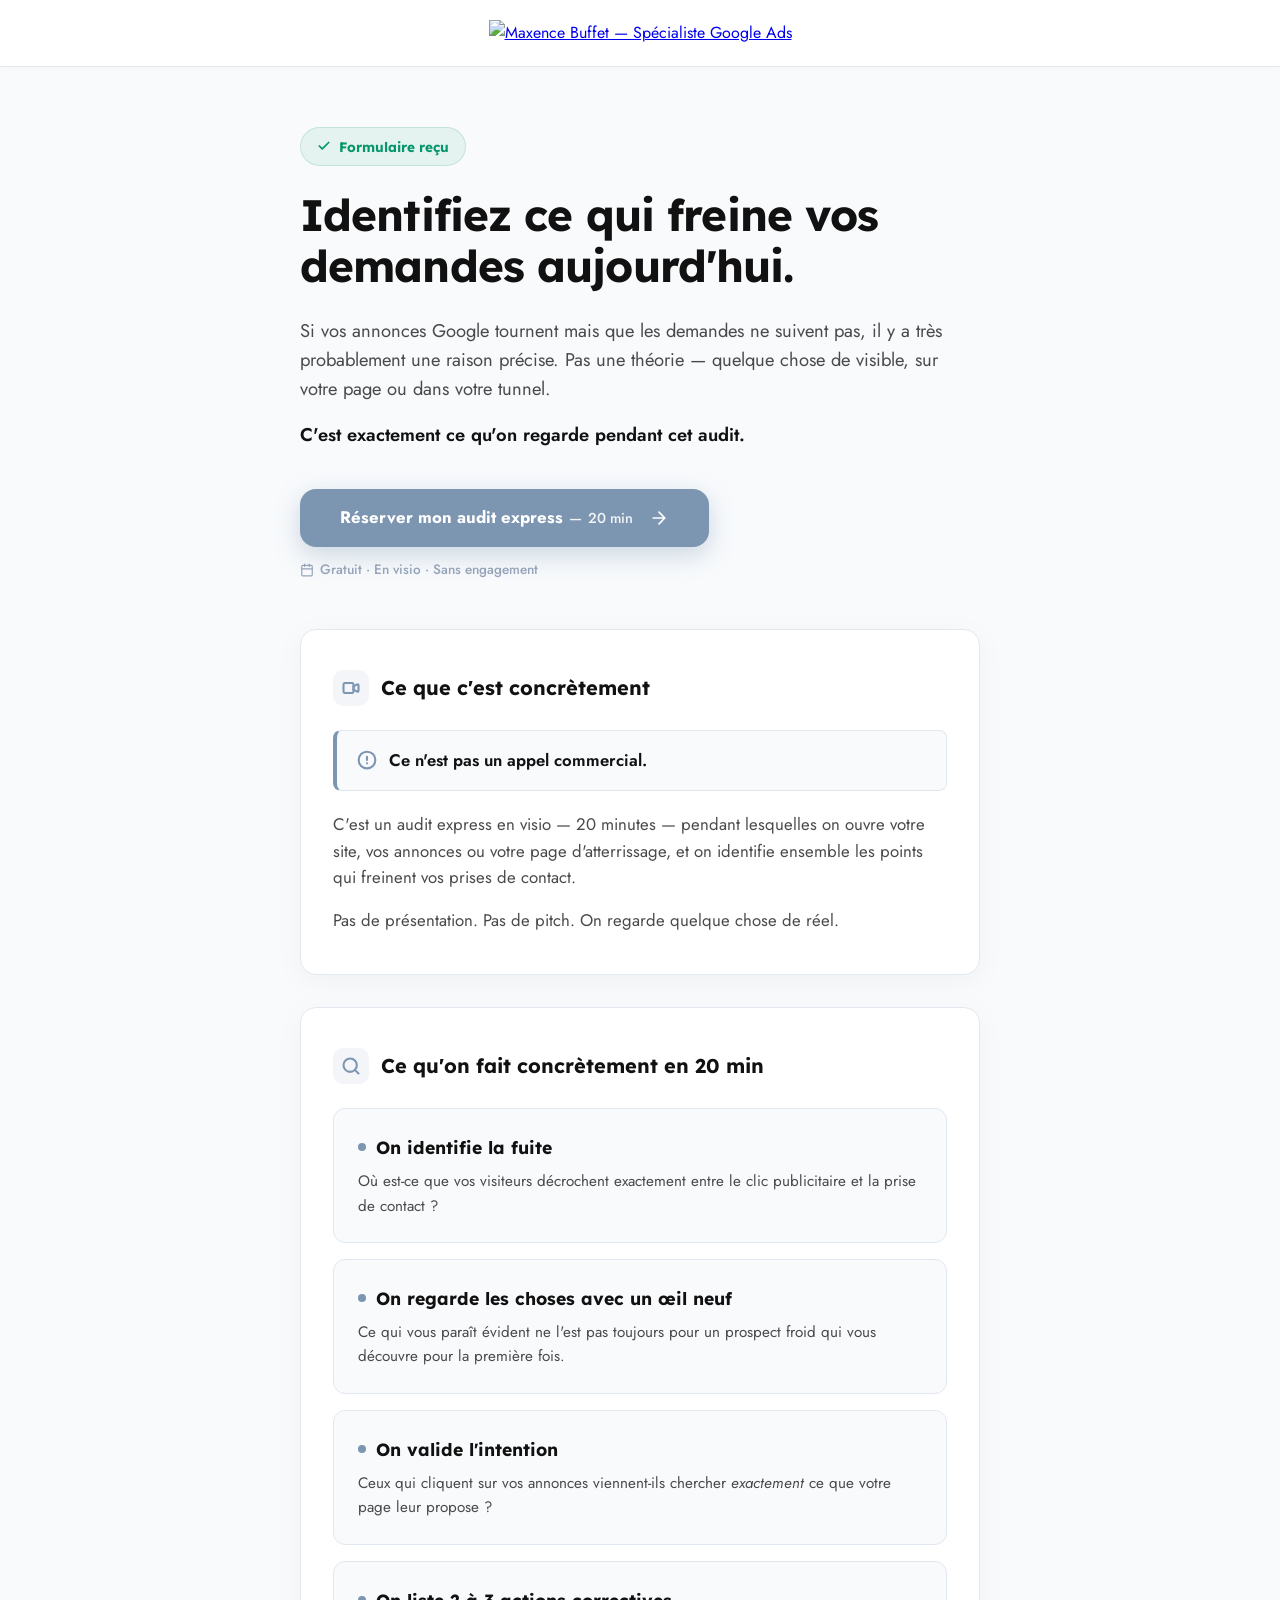
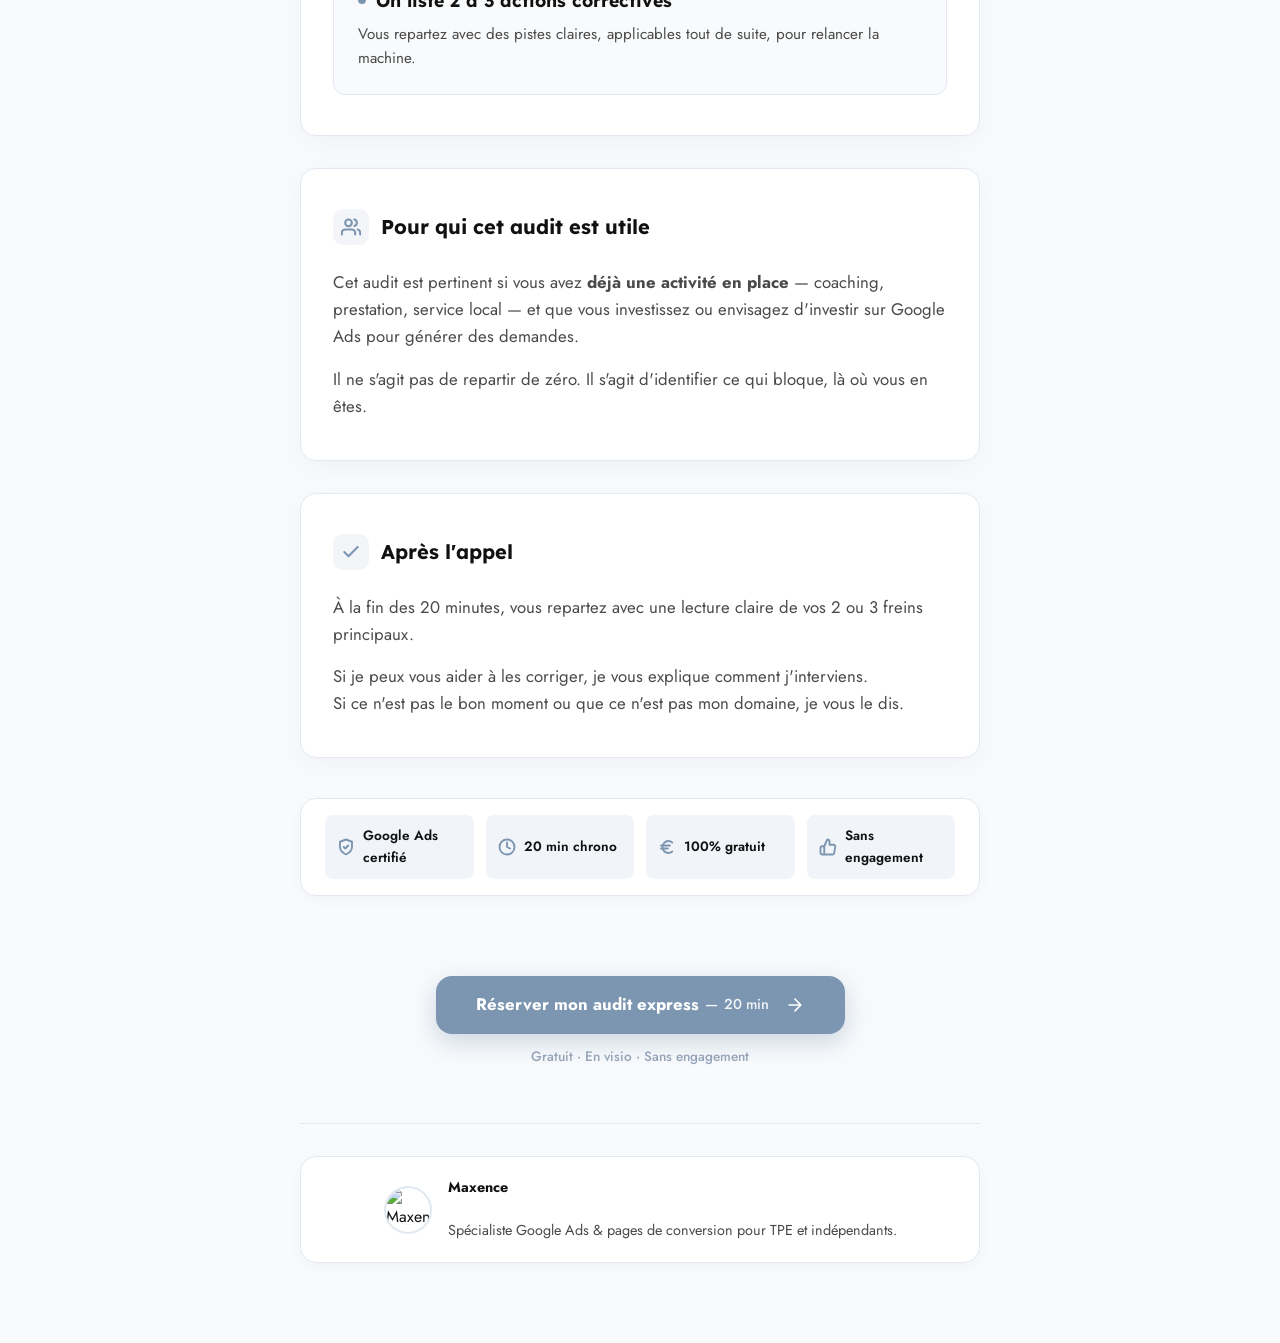
==== audit/index.html @ 3c2f654d "chore: move audit file into audit directory for clean URL routing" ====
<!DOCTYPE html>
<html lang="fr">

<head>
    <!-- Google Tag Manager -->
    <script>(function(w,d,s,l,i){w[l]=w[l]||[];w[l].push({'gtm.start':
    new Date().getTime(),event:'gtm.js'});var f=d.getElementsByTagName(s)[0],
    j=d.createElement(s),dl=l!='dataLayer'?'&l='+l:'';j.async=true;j.src=
    'https://www.googletagmanager.com/gtm.js?id='+i+dl;f.parentNode.insertBefore(j,f);
    })(window,document,'script','dataLayer','GTM-TQXKWZW6');</script>
    <!-- End Google Tag Manager -->
    <meta charset="UTF-8">
    <meta name="viewport" content="width=device-width, initial-scale=1.0">
    <title>Audit Express Google Ads — Maxence Buffet</title>
    <meta name="description" content="Réservez un audit express de 20 minutes en visio. Identifiez ce qui freine vos conversions Google Ads. Gratuit, sans engagement.">
    <link rel="preconnect" href="https://fonts.googleapis.com">
    <link rel="preconnect" href="https://fonts.gstatic.com" crossorigin>
    <link href="https://fonts.googleapis.com/css2?family=Jost:wght@400;500;600;700&family=Lexend+Deca:wght@400;500;600;700;800&display=swap" rel="stylesheet">
    <style>
        /* ========== RESET & VARIABLES ========== */
        :root {
            --primary-blue: #b0bcd4;
            --primary-blue-light: rgba(176, 188, 212, 0.15);
            --accent-blue-vibrant: #7c95b1;
            --accent-blue-dark: #5a738f;
            --brand-cta-light: #B6C4DD;
            --brand-cta-hover: #c8d4e8;
            --text-main: #111111;
            --text-soft: #4a4a4a;
            --text-muted: #94a3b8;
            --bg-page: #f8fafc; /* Rendu légèrement gris pour faire ressortir les cartes blanches */
            --bg-card: #ffffff; /* Cartes vraiment blanches pour le contraste */
            --border-color: #e2e8f0;
            --neutral-bg: #f1f5f9; /* Plus distinct pour les sous-cartes */
            --radius-card: 16px;
            --font-heading: 'Lexend Deca', sans-serif;
            --font-body: 'Jost', sans-serif;
        }

        * { margin: 0; padding: 0; box-sizing: border-box; }
        html { scroll-behavior: smooth; }

        body {
            font-family: var(--font-body);
            color: var(--text-main);
            background-color: var(--bg-page);
            line-height: 1.6;
            overflow-x: hidden;
            -webkit-font-smoothing: antialiased;
        }

        h1, h2, h3, h4, h5, h6 {
            font-family: var(--font-heading);
        }

        /* ========== LOGO HEADER ========== */
        .audit-header {
            padding: 20px 24px;
            display: flex;
            align-items: center;
            justify-content: center;
            background-color: #ffffff;
            border-bottom: 1px solid var(--border-color);
            box-shadow: 0 2px 10px rgba(0,0,0,0.02);
        }

        .audit-header img {
            height: 52px; /* Logo agrandi d'environ +30% */
            object-fit: contain;
        }

        /* ========== PAGE LAYOUT ========== */
        .audit-page {
            padding: 40px 20px 120px 20px; /* padding footer pour le CTA fixe */
        }

        .audit-container {
            max-width: 680px;
            width: 100%;
            margin: 0 auto;
        }

        /* ========== BADGE ========== */
        .audit-badge {
            display: inline-flex;
            align-items: center;
            gap: 8px;
            font-family: var(--font-heading);
            font-size: 0.85rem;
            font-weight: 700;
            color: #059669;
            background-color: rgba(5, 150, 105, 0.08);
            padding: 8px 16px;
            border-radius: 100px;
            margin-bottom: 24px;
            animation: fadeUp 0.5s ease forwards;
            border: 1px solid rgba(5, 150, 105, 0.15);
        }

        .audit-badge svg {
            flex-shrink: 0;
        }

        /* ========== TITLE ========== */
        .audit-title {
            font-size: clamp(1.8rem, 5vw, 2.75rem);
            font-weight: 700;
            line-height: 1.15;
            margin-bottom: 24px;
            letter-spacing: -0.02em;
            color: var(--text-main);
            animation: fadeUp 0.5s 0.05s ease both;
        }

        /* ========== SUBTITLE ========== */
        .audit-subtitle {
            font-size: clamp(1.05rem, 2.5vw, 1.15rem);
            color: var(--text-soft);
            margin-bottom: 40px;
            line-height: 1.6;
            animation: fadeUp 0.5s 0.1s ease both;
        }

        .audit-subtitle p {
            margin-bottom: 16px;
        }

        .audit-subtitle p:last-child {
            margin-bottom: 0;
            font-weight: 600;
            color: var(--text-main);
        }

        /* ========== CTA ELEMENTS ========== */
        .audit-cta-inline {
            margin-bottom: 48px;
            animation: fadeUp 0.5s 0.15s ease both;
        }

        .btn-cta-main {
            display: flex;
            align-items: center;
            justify-content: center;
            gap: 16px;
            width: 100%;
            padding: 16px 20px;
            background-color: var(--accent-blue-vibrant);
            color: #ffffff;
            font-family: var(--font-body);
            font-weight: 700;
            border: none;
            border-radius: var(--radius-card);
            text-decoration: none;
            cursor: pointer;
            transition: all 0.3s cubic-bezier(0.4, 0, 0.2, 1);
            box-shadow: 0 8px 24px rgba(124, 149, 177, 0.35);
        }

        .btn-cta-main:hover {
            background-color: var(--accent-blue-dark);
            transform: translateY(-2px);
            box-shadow: 0 12px 32px rgba(124, 149, 177, 0.45);
        }

        /* Flex wrap CTA Text to avoid clumsy line breaks on small devices */
        .cta-txt {
            display: flex;
            flex-direction: column;
            align-items: center; /* En mobile, toujours centré */
            line-height: 1.3;
        }

        .cta-txt .main-txt {
            font-size: 1.05rem;
            white-space: nowrap;
        }

        .cta-txt .sub-txt {
            font-size: 0.9rem;
            opacity: 0.9;
            font-weight: 500;
            white-space: nowrap;
        }

        .btn-cta-main svg {
            flex-shrink: 0;
            transition: transform 0.3s ease;
        }

        .btn-cta-main:hover svg {
            transform: translateX(4px);
        }

        .cta-sub-text {
            text-align: center;
            font-size: 0.85rem;
            color: var(--text-muted);
            margin-top: 12px;
            font-weight: 500;
            display: flex;
            align-items: center;
            justify-content: center;
            gap: 6px;
        }

        /* ========== CONTENT SECTIONS & CONTRAST ========== */
        .audit-section {
            background: var(--bg-card); /* Vraiment blanc */
            border: 1px solid var(--border-color);
            border-radius: var(--radius-card);
            padding: clamp(28px, 5vw, 40px) clamp(20px, 4vw, 32px);
            margin-bottom: 32px;
            box-shadow: 0 6px 30px rgba(0, 0, 0, 0.04); /* Ombre douce permanente */
            transition: all 0.3s ease;
        }

        .audit-section:hover {
            border-color: var(--accent-blue-vibrant);
            box-shadow: 0 10px 40px rgba(124, 149, 177, 0.15);
        }

        .audit-section h3 {
            font-size: 1.25rem;
            font-weight: 700;
            margin-bottom: 24px;
            color: var(--text-main);
            display: flex;
            align-items: center;
            gap: 12px;
            line-height: 1.3;
        }

        .section-icon {
            width: 36px;
            height: 36px;
            border-radius: 10px;
            display: flex;
            align-items: center;
            justify-content: center;
            flex-shrink: 0;
            background: var(--primary-blue-light);
            color: var(--accent-blue-vibrant);
        }

        .audit-section p {
            color: var(--text-soft);
            margin-bottom: 16px;
            line-height: 1.6;
            font-size: 1.05rem;
        }

        .audit-section p:last-child {
            margin-bottom: 0;
        }

        /* Un bloc visible pour casser la densité */
        .alert-box {
            background-color: var(--bg-page);
            border: 1px solid var(--border-color);
            border-left: 4px solid var(--accent-blue-vibrant);
            padding: 16px 20px;
            border-radius: 8px;
            margin-bottom: 20px;
            color: var(--text-main);
            font-weight: 600;
            font-size: 1.05rem;
            display: flex;
            align-items: center;
            gap: 12px;
        }

        .alert-box svg {
            color: var(--accent-blue-vibrant);
            flex-shrink: 0;
        }

        /* ========== AUDIT ANALYSIS LIST ========== */
        .audit-list {
            list-style: none;
            padding: 0;
            display: flex;
            flex-direction: column;
            gap: 16px; /* Plus d'espace entre les éléments */
        }

        .audit-list li {
            background-color: var(--bg-page); /* Gris très léger pour contraster dans le conteneur blanc */
            padding: 24px;
            border-radius: 12px;
            border: 1px solid var(--border-color);
            transition: all 0.2s ease;
        }

        .audit-list li:hover {
            border-color: var(--primary-blue);
            background-color: #ffffff;
        }

        .audit-list h4 {
            font-family: var(--font-heading);
            font-size: 1.1rem;
            font-weight: 700;
            color: var(--text-main);
            margin-bottom: 8px;
            display: flex;
            align-items: center;
            gap: 10px;
        }

        .audit-list h4::before {
            content: '';
            display: block;
            width: 8px;
            height: 8px;
            border-radius: 50%;
            background-color: var(--accent-blue-vibrant);
            flex-shrink: 0;
        }

        .audit-list p {
            color: var(--text-soft);
            margin: 0;
            font-size: 0.95rem;
            line-height: 1.6;
        }

        /* ========== TRUST STRIP ========== */
        .trust-strip {
            margin: 40px 0;
            padding: 24px;
            background: #ffffff;
            border-radius: var(--radius-card);
            border: 1px solid var(--border-color);
            box-shadow: 0 4px 16px rgba(0,0,0,0.03);
            display: grid;
            grid-template-columns: 1fr 1fr;
            gap: 16px 12px; /* Espacement ajusté vertical/horizontal en mobile */
        }

        .trust-item {
            display: flex;
            align-items: center;
            gap: 8px;
            font-size: 0.85rem;
            color: var(--text-main);
            font-weight: 600;
            background: var(--neutral-bg);
            padding: 10px 12px;
            border-radius: 8px;
        }

        .trust-item svg {
            flex-shrink: 0;
            color: var(--accent-blue-vibrant);
        }

        /* ========== BOTTOM CTA BOX ========== */
        .audit-cta-bottom {
            text-align: center;
            padding: 40px 0;
            margin-top: 16px;
        }

        .audit-cta-bottom .btn-cta-main {
            max-width: 420px;
            margin: 0 auto;
        }

        /* ========== SIGNATURE / FOOTER ========== */
        .audit-footer {
            padding-top: 32px;
            border-top: 1px solid var(--border-color);
            margin-top: 16px;
        }

        .audit-footer-inner {
            display: flex;
            align-items: center;
            justify-content: center;
            gap: 16px;
            padding: 20px;
            background: #ffffff;
            border-radius: var(--radius-card);
            box-shadow: 0 4px 16px rgba(0,0,0,0.03);
            border: 1px solid var(--border-color);
        }

        .audit-footer img {
            width: 48px;
            height: 48px;
            border-radius: 50%;
            object-fit: cover;
            border: 2px solid var(--border-color);
            flex-shrink: 0;
        }

        .audit-footer p {
            color: var(--text-soft);
            font-size: 0.9rem;
            line-height: 1.5;
            text-align: left;
            margin: 0;
        }

        .audit-footer strong {
            color: var(--text-main);
            display: block;
        }

        /* ========== STICKY CTA (MOBILE) ========== */
        .sticky-cta {
            display: none;
        }

        @media (max-width: 768px) {
            .sticky-cta {
                position: fixed;
                bottom: 0;
                left: 0;
                right: 0;
                z-index: 999;
                display: block;
                padding: 16px 20px;
                background: rgba(255, 255, 255, 0.95);
                backdrop-filter: blur(12px);
                -webkit-backdrop-filter: blur(12px);
                border-top: 1px solid var(--border-color);
                box-shadow: 0 -4px 20px rgba(0, 0, 0, 0.08);
            }

            .sticky-cta .btn-cta-main {
                padding: 16px;
                gap: 12px;
            }
            .sticky-cta .cta-txt {
                flex-direction: row;
                gap: 8px;
                align-items: center;
            }
        }

        @media (max-width: 400px) {
            /* Très petits écrans: le texte sub est ramené en dessous pour éviter d'écraser */
            .sticky-cta .cta-txt {
                flex-direction: column;
                gap: 2px;
                align-items: center;
            }
        }

        /* ========== ANIMATIONS ========== */
        @keyframes fadeUp {
            from { opacity: 0; transform: translateY(16px); }
            to { opacity: 1; transform: translateY(0); }
        }

        .fade-in {
            opacity: 0;
            transform: translateY(16px);
            transition: all 0.5s ease;
        }

        .fade-in.visible {
            opacity: 1;
            transform: translateY(0);
        }

        /* ========== RESPONSIVE TWEAKS FOR DESKTOP ========== */
        @media (min-width: 600px) {
            .audit-page {
                padding: 60px 24px 80px;
            }

            .btn-cta-main {
                width: auto;
                padding: 18px 40px;
                display: inline-flex;
            }

            .cta-txt {
                flex-direction: row;
                align-items: center;
                gap: 6px;
            }

            .cta-txt .sub-txt::before {
                content: "—";
                margin-right: 6px;
                display: inline-block;
            }
            .cta-txt .sub-txt {
                margin-top: 0;
            }

            .audit-cta-inline {
                display: flex;
                flex-direction: column;
                align-items: flex-start; /* Aligné à gauche sur grand écran */
            }

            .trust-strip {
                grid-template-columns: 1fr 1fr 1fr 1fr;
                padding: 16px 24px;
            }
        }
    </style>
</head>

<body>
    <!-- Google Tag Manager (noscript) -->
    <noscript><iframe src="https://www.googletagmanager.com/ns.html?id=GTM-TQXKWZW6"
    height="0" width="0" style="display:none;visibility:hidden"></iframe></noscript>

    <!-- Logo Header -->
    <header class="audit-header">
        <a href="/">
            <img src="assets/logo-maxence.png" alt="Maxence Buffet — Spécialiste Google Ads">
        </a>
    </header>

    <main class="audit-page">
        <div class="audit-container">

            <!-- Badge -->
            <div class="audit-badge">
                <svg width="14" height="14" viewBox="0 0 24 24" fill="none" stroke="currentColor" stroke-width="3" stroke-linecap="round" stroke-linejoin="round"><polyline points="20 6 9 17 4 12"></polyline></svg>
                Formulaire reçu
            </div>

            <!-- Title -->
            <h1 class="audit-title">Identifiez ce qui freine vos demandes aujourd'hui.</h1>

            <!-- Subtitle -->
            <div class="audit-subtitle">
                <p>Si vos annonces Google tournent mais que les demandes ne suivent pas, il y a très probablement une raison précise. Pas une théorie — quelque chose de visible, sur votre page ou dans votre tunnel.</p>
                <p>C'est exactement ce qu'on regarde pendant cet audit.</p>
            </div>

            <!-- Primary CTA (inline) -->
            <div class="audit-cta-inline">
                <a href="https://tidycal.com/maxencebft/audit-express" target="_blank" class="btn-cta-main" id="cta-top">
                    <span class="cta-txt">
                        <span class="main-txt">Réserver mon audit express</span>
                        <span class="sub-txt">20 min</span>
                    </span>
                    <svg width="20" height="20" viewBox="0 0 24 24" fill="none" stroke="currentColor" stroke-width="2"><path d="M5 12h14M12 5l7 7-7 7" stroke-linecap="round" stroke-linejoin="round"/></svg>
                </a>
                <div class="cta-sub-text">
                    <svg width="14" height="14" viewBox="0 0 24 24" fill="none" stroke="currentColor" stroke-width="2"><rect x="3" y="4" width="18" height="18" rx="2" ry="2" stroke-linecap="round" stroke-linejoin="round"/><line x1="16" y1="2" x2="16" y2="6" stroke-linecap="round" stroke-linejoin="round"/><line x1="8" y1="2" x2="8" y2="6" stroke-linecap="round" stroke-linejoin="round"/><line x1="3" y1="10" x2="21" y2="10" stroke-linecap="round" stroke-linejoin="round"/></svg>
                    Gratuit · En visio · Sans engagement
                </div>
            </div>

            <!-- Section: Ce que c'est concrètement -->
            <div class="audit-section fade-in">
                <h3>
                    <span class="section-icon">
                        <svg width="20" height="20" viewBox="0 0 24 24" fill="none" stroke="currentColor" stroke-width="2.5" stroke-linecap="round" stroke-linejoin="round"><path d="M15 10l4.553-2.276A1 1 0 0121 8.618v6.764a1 1 0 01-1.447.894L15 14v-4z"/><rect x="3" y="6" width="12" height="12" rx="2" ry="2"/></svg>
                    </span>
                    Ce que c'est concrètement
                </h3>
                
                <div class="alert-box">
                    <svg width="20" height="20" viewBox="0 0 24 24" fill="none" stroke="currentColor" stroke-width="2.5" stroke-linecap="round" stroke-linejoin="round"><circle cx="12" cy="12" r="10"/><line x1="12" y1="8" x2="12" y2="12"/><line x1="12" y1="16" x2="12.01" y2="16"/></svg>
                    Ce n'est pas un appel commercial.
                </div>
                
                <p>C'est un audit express en visio — 20 minutes — pendant lesquelles on ouvre votre site, vos annonces ou votre page d'atterrissage, et on identifie ensemble les points qui freinent vos prises de contact.</p>
                <p>Pas de présentation. Pas de pitch. On regarde quelque chose de réel.</p>
            </div>

            <!-- Section: Ce qu'on fait -->
            <div class="audit-section fade-in">
                <h3>
                    <span class="section-icon">
                        <svg width="20" height="20" viewBox="0 0 24 24" fill="none" stroke="currentColor" stroke-width="2.5" stroke-linecap="round" stroke-linejoin="round"><circle cx="11" cy="11" r="8"/><line x1="21" y1="21" x2="16.65" y2="16.65"/></svg>
                    </span>
                    Ce qu'on fait concrètement en 20 min
                </h3>
                <ul class="audit-list">
                    <li>
                        <h4>On identifie la fuite</h4>
                        <p>Où est-ce que vos visiteurs décrochent exactement entre le clic publicitaire et la prise de contact ?</p>
                    </li>
                    <li>
                        <h4>On regarde les choses avec un œil neuf</h4>
                        <p>Ce qui vous paraît évident ne l'est pas toujours pour un prospect froid qui vous découvre pour la première fois.</p>
                    </li>
                    <li>
                        <h4>On valide l'intention</h4>
                        <p>Ceux qui cliquent sur vos annonces viennent-ils chercher <em>exactement</em> ce que votre page leur propose ?</p>
                    </li>
                    <li>
                        <h4>On liste 2 à 3 actions correctives</h4>
                        <p>Vous repartez avec des pistes claires, applicables tout de suite, pour relancer la machine.</p>
                    </li>
                </ul>
            </div>

            <!-- Section: Pour qui -->
            <div class="audit-section fade-in">
                <h3>
                    <span class="section-icon">
                        <svg width="20" height="20" viewBox="0 0 24 24" fill="none" stroke="currentColor" stroke-width="2.5" stroke-linecap="round" stroke-linejoin="round"><path d="M17 21v-2a4 4 0 00-4-4H5a4 4 0 00-4 4v2"/><circle cx="9" cy="7" r="4"/><path d="M23 21v-2a4 4 0 00-3-3.87"/><path d="M16 3.13a4 4 0 010 7.75"/></svg>
                    </span>
                    Pour qui cet audit est utile
                </h3>
                <p>Cet audit est pertinent si vous avez <strong>déjà une activité en place</strong> — coaching, prestation, service local — et que vous investissez ou envisagez d'investir sur Google Ads pour générer des demandes.</p>
                <p>Il ne s'agit pas de repartir de zéro. Il s'agit d'identifier ce qui bloque, là où vous en êtes.</p>
            </div>

            <!-- Section: Après l'appel -->
            <div class="audit-section fade-in">
                <h3>
                    <span class="section-icon">
                        <svg width="20" height="20" viewBox="0 0 24 24" fill="none" stroke="currentColor" stroke-width="2.5" stroke-linecap="round" stroke-linejoin="round"><polyline points="20 6 9 17 4 12"/></svg>
                    </span>
                    Après l'appel
                </h3>
                <p>À la fin des 20 minutes, vous repartez avec une lecture claire de vos 2 ou 3 freins principaux.</p>
                <p>Si je peux vous aider à les corriger, je vous explique comment j'interviens.<br>Si ce n'est pas le bon moment ou que ce n'est pas mon domaine, je vous le dis.</p>
            </div>

            <!-- Trust Strip -->
            <div class="trust-strip fade-in">
                <div class="trust-item">
                    <svg width="18" height="18" viewBox="0 0 24 24" fill="none" stroke="currentColor" stroke-width="2.5" stroke-linecap="round" stroke-linejoin="round"><path d="M12 22s8-4 8-10V5l-8-3-8 3v7c0 6 8 10 8 10z"/><polyline points="9 12 11 14 15 10"/></svg>
                    Google Ads certifié
                </div>
                <div class="trust-item">
                    <svg width="18" height="18" viewBox="0 0 24 24" fill="none" stroke="currentColor" stroke-width="2.5" stroke-linecap="round" stroke-linejoin="round"><circle cx="12" cy="12" r="10"/><polyline points="12 6 12 12 16 14"/></svg>
                    20 min chrono
                </div>
                <div class="trust-item">
                    <!-- Euro Icon -->
                    <svg width="18" height="18" viewBox="0 0 24 24" fill="none" stroke="currentColor" stroke-width="2.5" stroke-linecap="round" stroke-linejoin="round"><path d="M4 10h12"/><path d="M4 14h9"/><path d="M19 6a7.7 7.7 0 0 0-5.2-2A7.9 7.9 0 0 0 6 12c0 4.4 3.5 8 7.8 8 2 0 3.8-.8 5.2-2"/></svg>
                    100% gratuit
                </div>
                <div class="trust-item">
                    <svg width="18" height="18" viewBox="0 0 24 24" fill="none" stroke="currentColor" stroke-width="2.5" stroke-linecap="round" stroke-linejoin="round"><path d="M14 9V5a3 3 0 0 0-3-3l-4 9v11h11.28a2 2 0 0 0 2-1.7l1.38-9a2 2 0 0 0-2-2.3zM7 22H4a2 2 0 0 1-2-2v-7a2 2 0 0 1 2-2h3"/></svg>
                    Sans engagement
                </div>
            </div>

            <!-- Bottom CTA -->
            <div class="audit-cta-bottom fade-in">
                <a href="https://tidycal.com/maxencebft/audit-express" target="_blank" class="btn-cta-main" id="cta-bottom">
                    <span class="cta-txt">
                        <span class="main-txt">Réserver mon audit express</span>
                        <span class="sub-txt">20 min</span>
                    </span>
                    <svg width="20" height="20" viewBox="0 0 24 24" fill="none" stroke="currentColor" stroke-width="2"><path d="M5 12h14M12 5l7 7-7 7" stroke-linecap="round" stroke-linejoin="round"/></svg>
                </a>
                <div class="cta-sub-text" style="margin-top: 12px;">
                    Gratuit · En visio · Sans engagement
                </div>
            </div>

            <!-- Signature -->
            <div class="audit-footer fade-in">
                <div class="audit-footer-inner">
                    <img src="assets/hero-maxence.png" alt="Maxence Buffet">
                    <p><strong>Maxence</strong><br>Spécialiste Google Ads &amp; pages de conversion pour TPE et indépendants.</p>
                </div>
            </div>
        </div>
    </main>

    <!-- Sticky CTA Mobile -->
    <div class="sticky-cta" id="sticky-cta">
        <a href="https://tidycal.com/maxencebft/audit-express" target="_blank" class="btn-cta-main">
            <span class="cta-txt">
                <span class="main-txt">Réserver mon audit</span>
                <span class="sub-txt">20 min</span>
            </span>
            <svg width="20" height="20" viewBox="0 0 24 24" fill="none" stroke="currentColor" stroke-width="2.5"><path d="M5 12h14M12 5l7 7-7 7" stroke-linecap="round" stroke-linejoin="round"/></svg>
        </a>
    </div>

    <script>
        // Scroll reveal for sections
        const observer = new IntersectionObserver((entries) => {
            entries.forEach(entry => {
                if (entry.isIntersecting) {
                    entry.target.classList.add('visible');
                }
            });
        }, { threshold: 0.1 });

        document.querySelectorAll('.fade-in').forEach(el => observer.observe(el));

        // Show sticky CTA after scrolling past the inline CTA and hide it when reaching the bottom CTA
        const ctaTop = document.getElementById('cta-top');
        const ctaBottom = document.getElementById('cta-bottom');
        const stickyCta = document.getElementById('sticky-cta');

        if (ctaTop && ctaBottom && stickyCta) {
            let isTopVisible = true;
            let isBottomVisible = false;

            const updateStickyVisibility = () => {
                if (!isTopVisible && !isBottomVisible) {
                    stickyCta.style.transform = 'translateY(0)';
                    stickyCta.style.opacity = '1';
                } else {
                    stickyCta.style.transform = 'translateY(100%)';
                    stickyCta.style.opacity = '0';
                }
            };

            const stickyObserver = new IntersectionObserver((entries) => {
                entries.forEach(entry => {
                    if (entry.target.id === 'cta-top') {
                        isTopVisible = entry.isIntersecting;
                    } else if (entry.target.id === 'cta-bottom') {
                        isBottomVisible = entry.isIntersecting;
                    }
                });
                updateStickyVisibility();
            }, { threshold: 0 });

            stickyObserver.observe(ctaTop);
            stickyObserver.observe(ctaBottom);

            // Initialize hidden
            stickyCta.style.transform = 'translateY(100%)';
            stickyCta.style.opacity = '0';
            stickyCta.style.transition = 'all 0.3s ease';
        }
    </script>
</body>

</html>
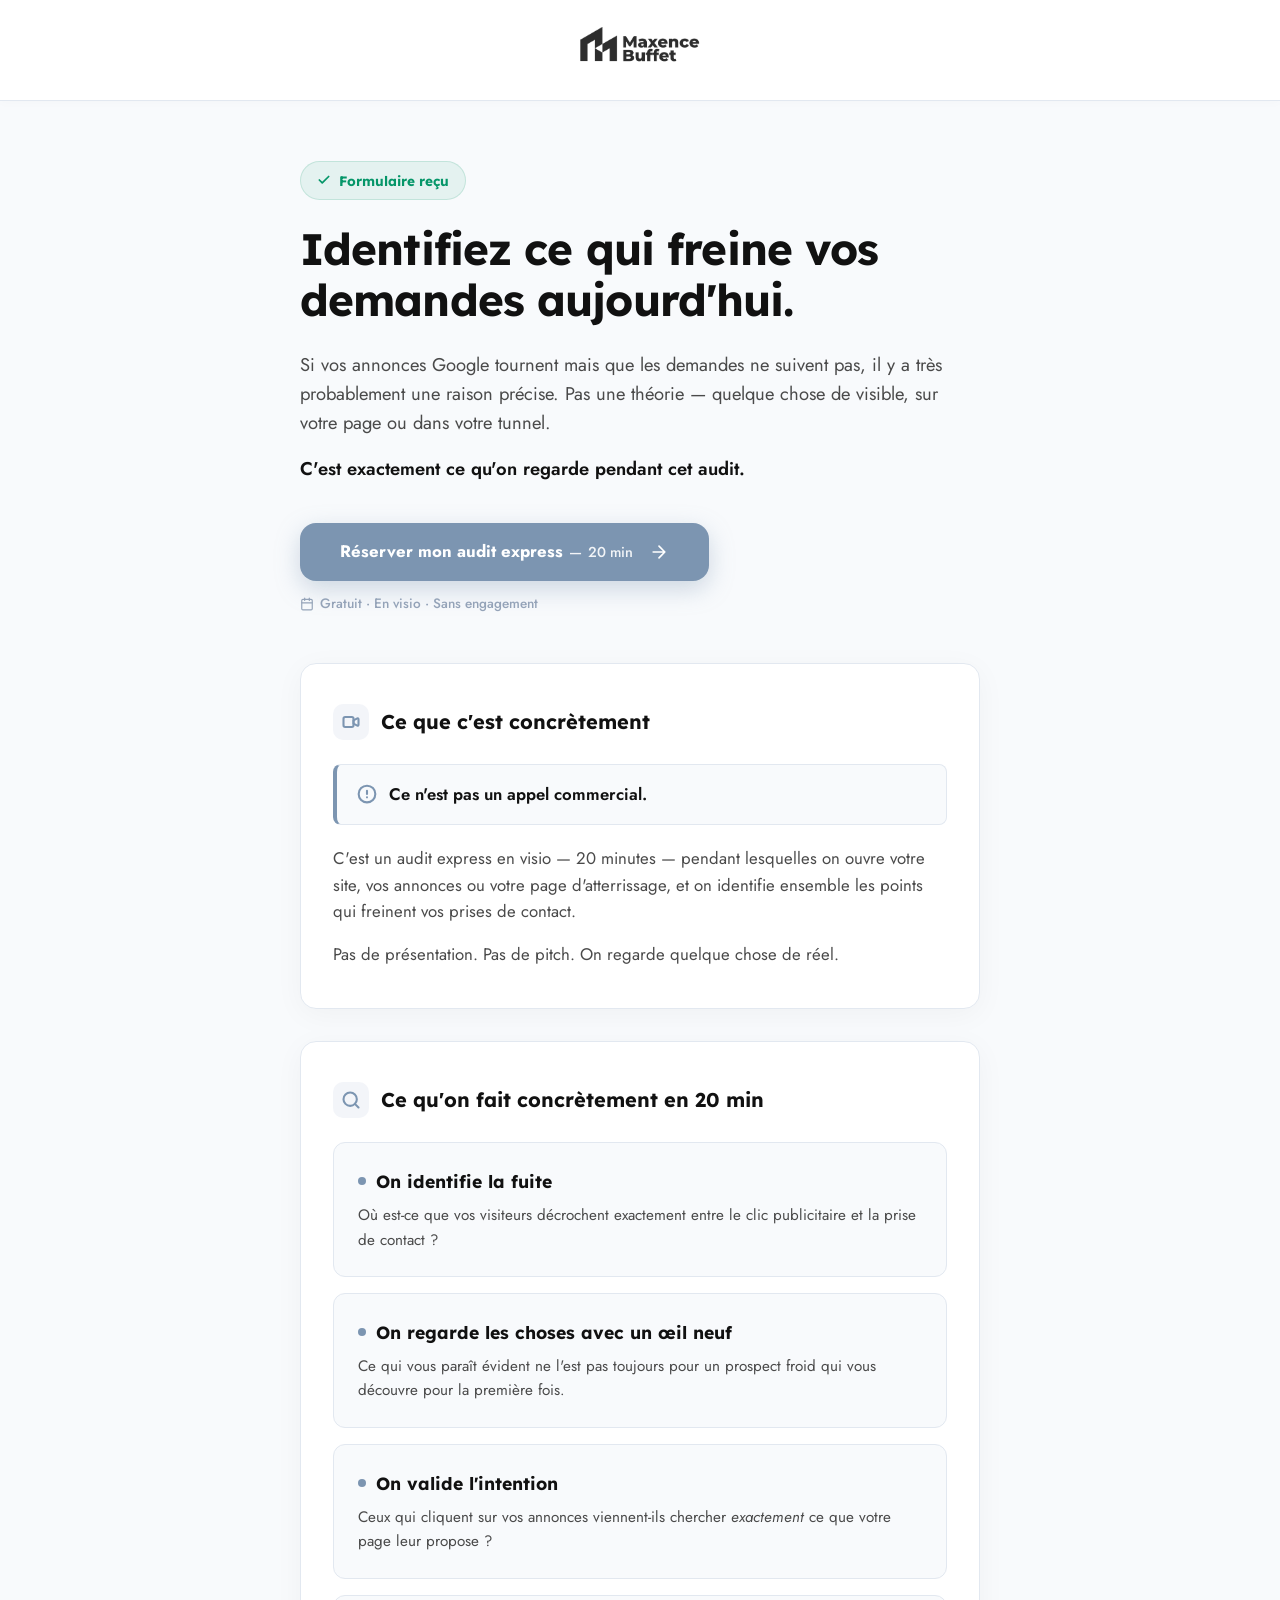
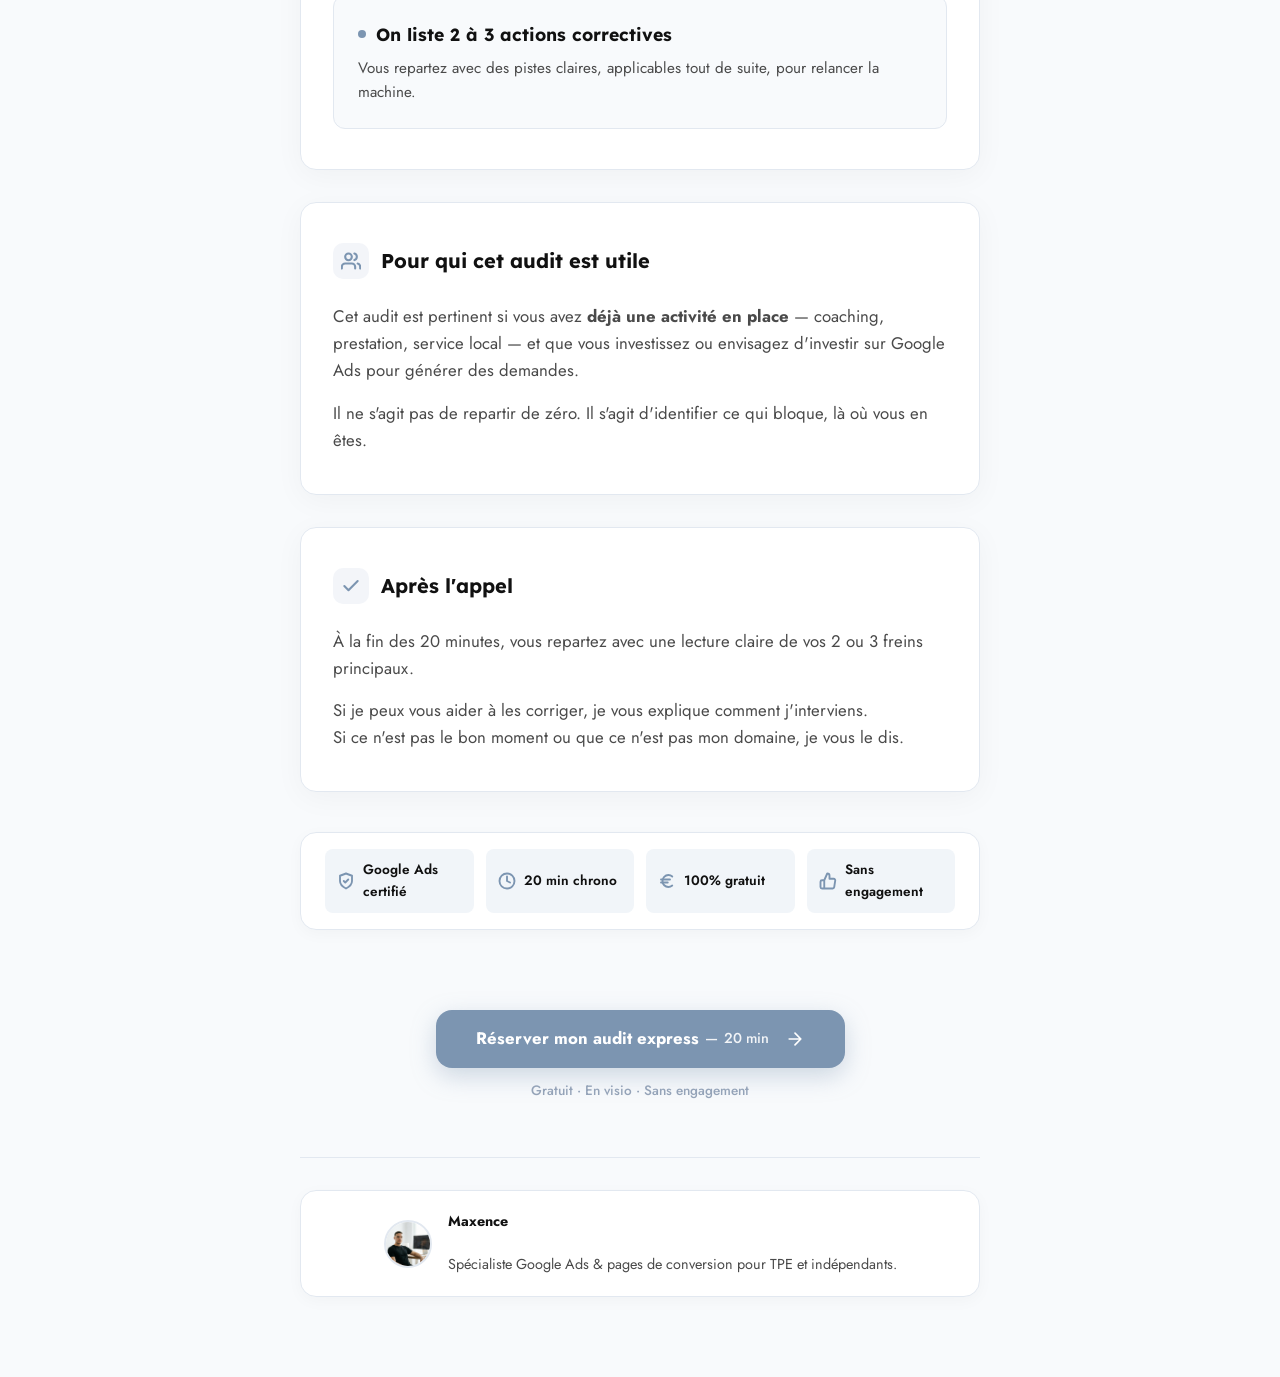
==== commit 20e23136: "fix(audit): correct image asset paths" ====
--- a/audit/index.html
+++ b/audit/index.html
@@ -514,7 +514,7 @@
     <!-- Logo Header -->
     <header class="audit-header">
         <a href="/">
-            <img src="assets/logo-maxence.png" alt="Maxence Buffet — Spécialiste Google Ads">
+            <img src="../assets/logo-maxence.png" alt="Maxence Buffet — Spécialiste Google Ads">
         </a>
     </header>
 
@@ -659,7 +659,7 @@
             <!-- Signature -->
             <div class="audit-footer fade-in">
                 <div class="audit-footer-inner">
-                    <img src="assets/hero-maxence.png" alt="Maxence Buffet">
+                    <img src="../assets/hero-maxence.png" alt="Maxence Buffet">
                     <p><strong>Maxence</strong><br>Spécialiste Google Ads &amp; pages de conversion pour TPE et indépendants.</p>
                 </div>
             </div>
